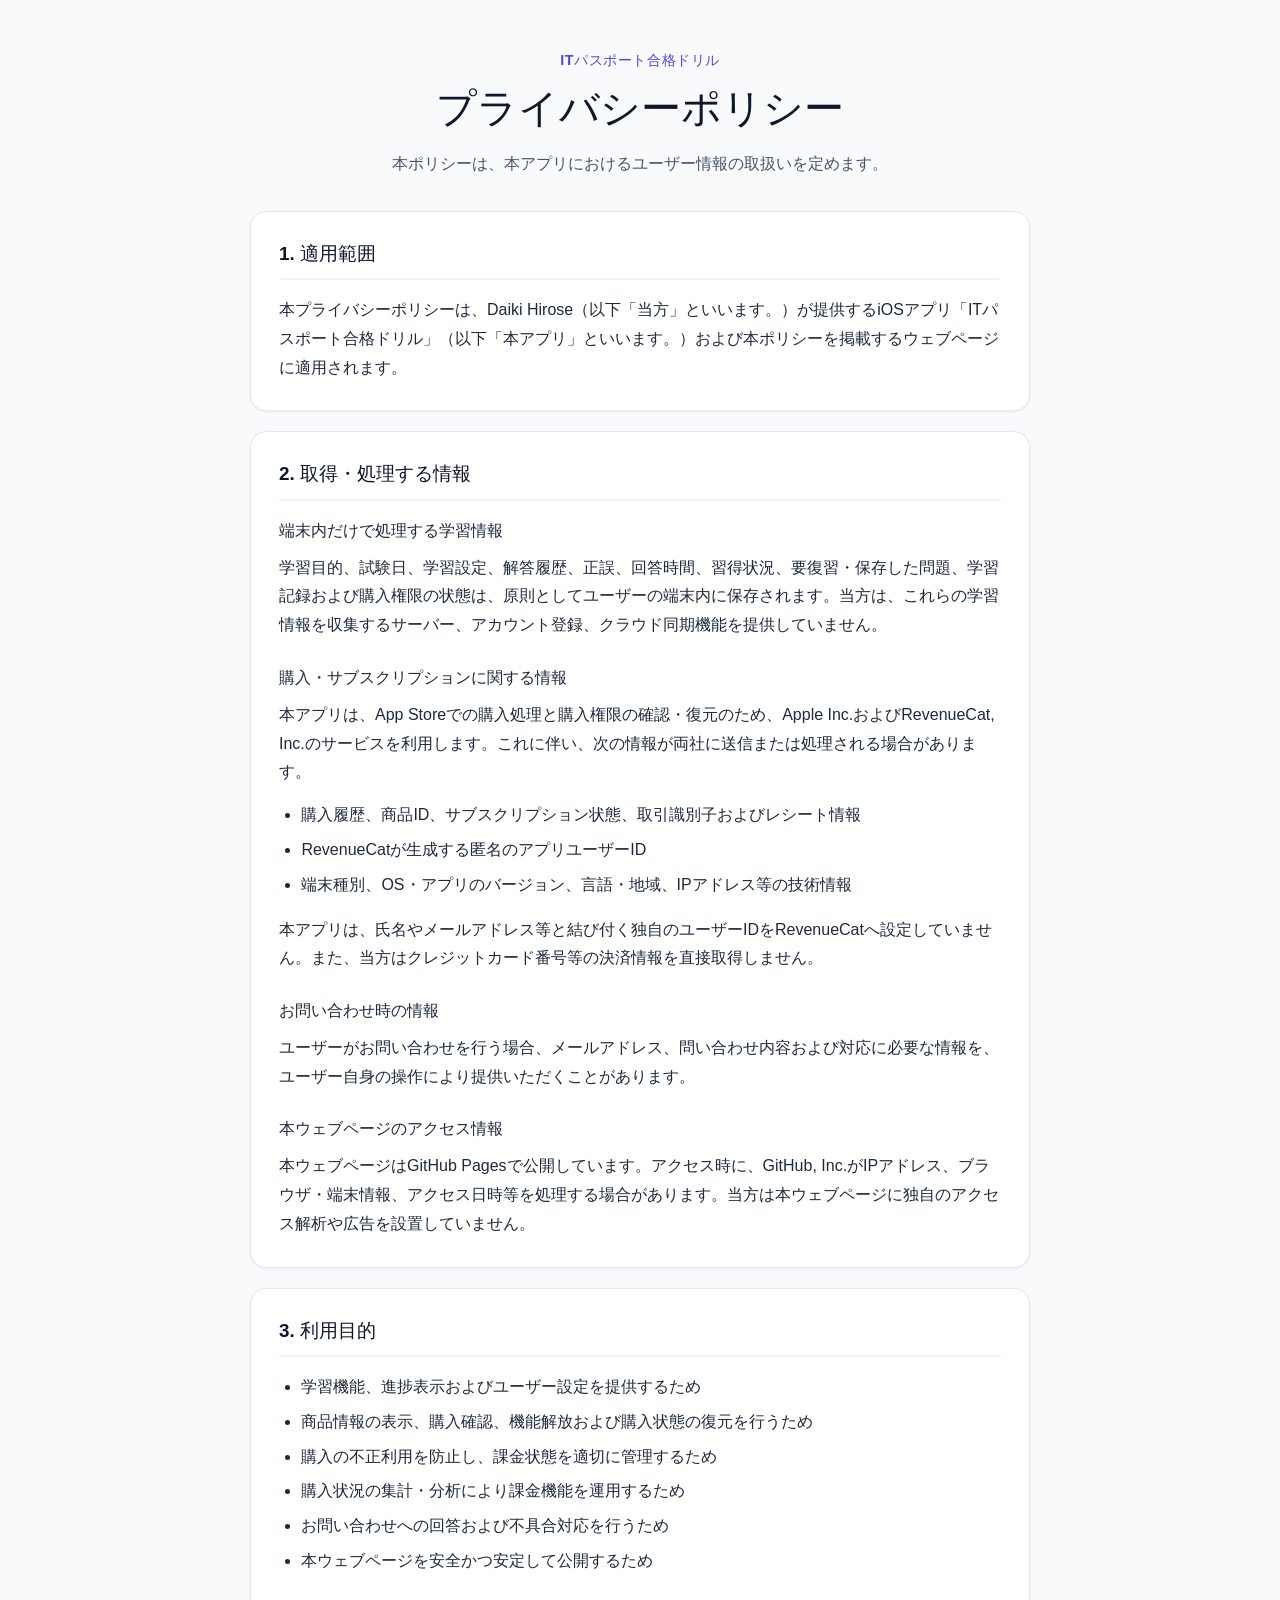
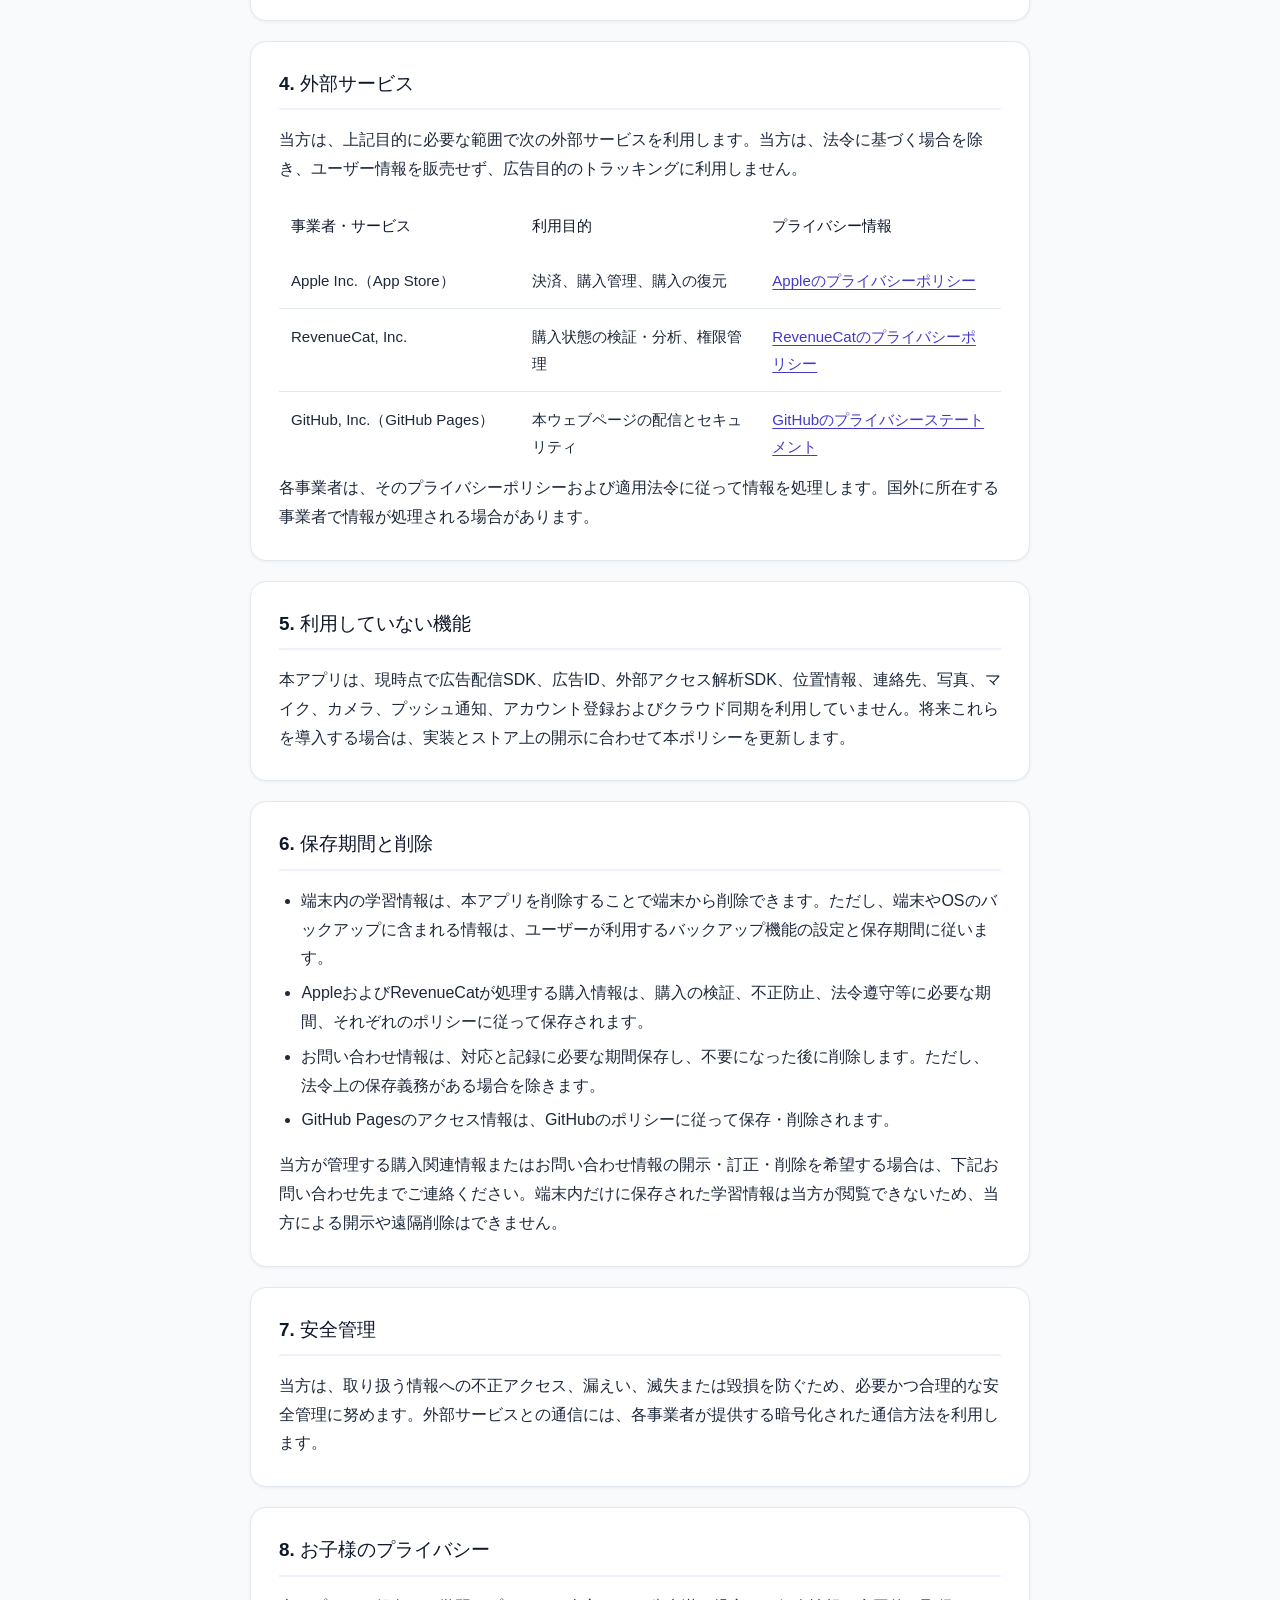
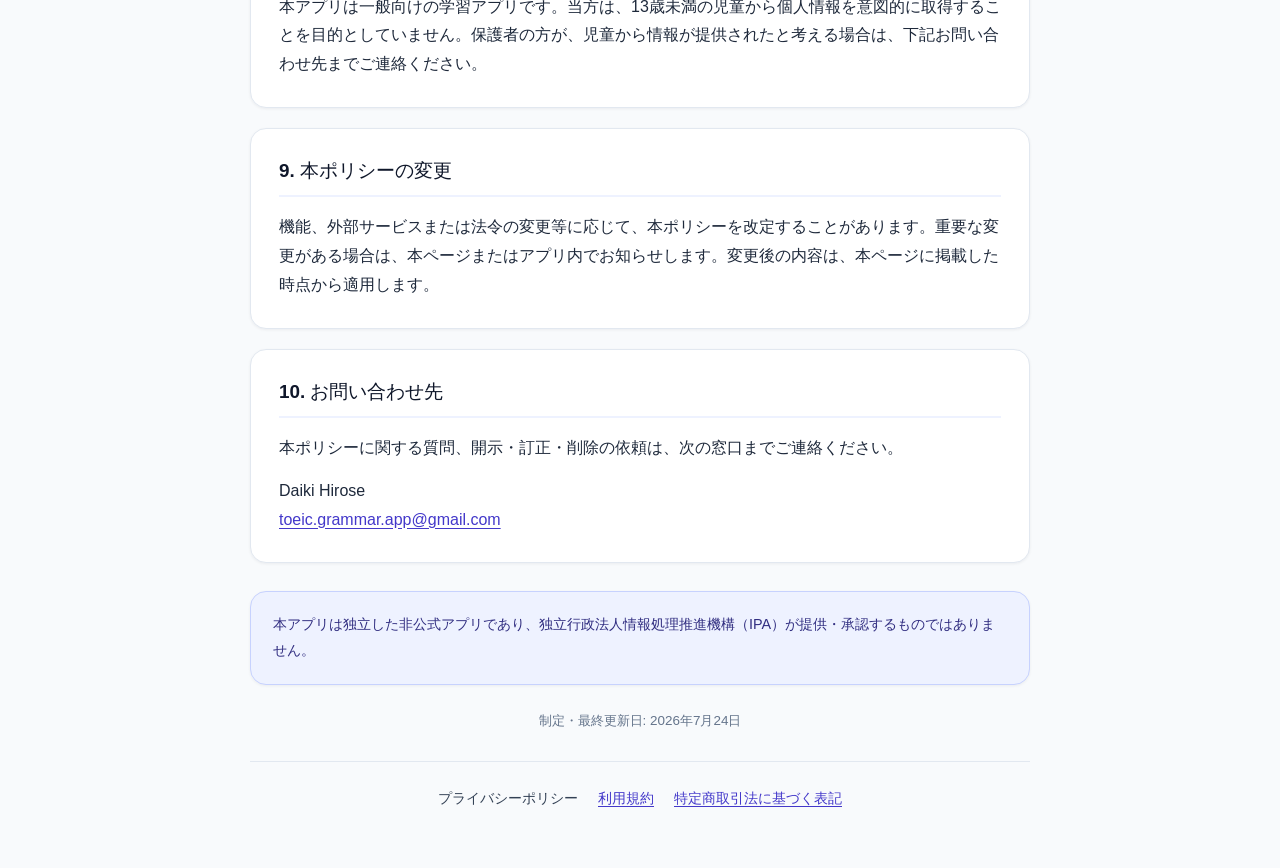
==== index.html @ 128d1e6b "feat: ITパスポート合格ドリルの法務文書を公開" ====
<!doctype html>
<html lang="ja">
  <head>
    <meta charset="utf-8" />
    <meta name="viewport" content="width=device-width, initial-scale=1" />
    <meta
      name="description"
      content="ITパスポート合格ドリルのプライバシーポリシー"
    />
    <link rel="canonical" href="https://speeed131.github.io/it-passport-drill-pages/" />
    <link rel="stylesheet" href="legal.css" />
    <title>プライバシーポリシー - ITパスポート合格ドリル</title>
  </head>
  <body>
    <main class="container">
      <header class="page-header">
        <p class="eyebrow">ITパスポート合格ドリル</p>
        <h1>プライバシーポリシー</h1>
        <p class="lead">
          本ポリシーは、本アプリにおけるユーザー情報の取扱いを定めます。
        </p>
      </header>

      <section class="card">
        <h2>1. 適用範囲</h2>
        <p>
          本プライバシーポリシーは、Daiki Hirose（以下「当方」といいます。）が提供するiOSアプリ「ITパスポート合格ドリル」（以下「本アプリ」といいます。）および本ポリシーを掲載するウェブページに適用されます。
        </p>
      </section>

      <section class="card">
        <h2>2. 取得・処理する情報</h2>

        <h3>端末内だけで処理する学習情報</h3>
        <p>
          学習目的、試験日、学習設定、解答履歴、正誤、回答時間、習得状況、要復習・保存した問題、学習記録および購入権限の状態は、原則としてユーザーの端末内に保存されます。当方は、これらの学習情報を収集するサーバー、アカウント登録、クラウド同期機能を提供していません。
        </p>

        <h3>購入・サブスクリプションに関する情報</h3>
        <p>
          本アプリは、App
          Storeでの購入処理と購入権限の確認・復元のため、Apple Inc.およびRevenueCat,
          Inc.のサービスを利用します。これに伴い、次の情報が両社に送信または処理される場合があります。
        </p>
        <ul>
          <li>購入履歴、商品ID、サブスクリプション状態、取引識別子およびレシート情報</li>
          <li>RevenueCatが生成する匿名のアプリユーザーID</li>
          <li>端末種別、OS・アプリのバージョン、言語・地域、IPアドレス等の技術情報</li>
        </ul>
        <p>
          本アプリは、氏名やメールアドレス等と結び付く独自のユーザーIDをRevenueCatへ設定していません。また、当方はクレジットカード番号等の決済情報を直接取得しません。
        </p>

        <h3>お問い合わせ時の情報</h3>
        <p>
          ユーザーがお問い合わせを行う場合、メールアドレス、問い合わせ内容および対応に必要な情報を、ユーザー自身の操作により提供いただくことがあります。
        </p>

        <h3>本ウェブページのアクセス情報</h3>
        <p>
          本ウェブページはGitHub Pagesで公開しています。アクセス時に、GitHub,
          Inc.がIPアドレス、ブラウザ・端末情報、アクセス日時等を処理する場合があります。当方は本ウェブページに独自のアクセス解析や広告を設置していません。
        </p>
      </section>

      <section class="card">
        <h2>3. 利用目的</h2>
        <ul>
          <li>学習機能、進捗表示およびユーザー設定を提供するため</li>
          <li>商品情報の表示、購入確認、機能解放および購入状態の復元を行うため</li>
          <li>購入の不正利用を防止し、課金状態を適切に管理するため</li>
          <li>購入状況の集計・分析により課金機能を運用するため</li>
          <li>お問い合わせへの回答および不具合対応を行うため</li>
          <li>本ウェブページを安全かつ安定して公開するため</li>
        </ul>
      </section>

      <section class="card">
        <h2>4. 外部サービス</h2>
        <p>
          当方は、上記目的に必要な範囲で次の外部サービスを利用します。当方は、法令に基づく場合を除き、ユーザー情報を販売せず、広告目的のトラッキングに利用しません。
        </p>
        <div class="table-wrap">
          <table>
            <thead>
              <tr>
                <th>事業者・サービス</th>
                <th>利用目的</th>
                <th>プライバシー情報</th>
              </tr>
            </thead>
            <tbody>
              <tr>
                <td>Apple Inc.（App Store）</td>
                <td>決済、購入管理、購入の復元</td>
                <td>
                  <a href="https://www.apple.com/legal/privacy/jp/" rel="noopener noreferrer">
                    Appleのプライバシーポリシー
                  </a>
                </td>
              </tr>
              <tr>
                <td>RevenueCat, Inc.</td>
                <td>購入状態の検証・分析、権限管理</td>
                <td>
                  <a href="https://www.revenuecat.com/privacy/" rel="noopener noreferrer">
                    RevenueCatのプライバシーポリシー
                  </a>
                </td>
              </tr>
              <tr>
                <td>GitHub, Inc.（GitHub Pages）</td>
                <td>本ウェブページの配信とセキュリティ</td>
                <td>
                  <a
                    href="https://docs.github.com/ja/site-policy/privacy-policies/github-general-privacy-statement"
                    rel="noopener noreferrer"
                  >
                    GitHubのプライバシーステートメント
                  </a>
                </td>
              </tr>
            </tbody>
          </table>
        </div>
        <p>
          各事業者は、そのプライバシーポリシーおよび適用法令に従って情報を処理します。国外に所在する事業者で情報が処理される場合があります。
        </p>
      </section>

      <section class="card">
        <h2>5. 利用していない機能</h2>
        <p>
          本アプリは、現時点で広告配信SDK、広告ID、外部アクセス解析SDK、位置情報、連絡先、写真、マイク、カメラ、プッシュ通知、アカウント登録およびクラウド同期を利用していません。将来これらを導入する場合は、実装とストア上の開示に合わせて本ポリシーを更新します。
        </p>
      </section>

      <section class="card">
        <h2>6. 保存期間と削除</h2>
        <ul>
          <li>
            端末内の学習情報は、本アプリを削除することで端末から削除できます。ただし、端末やOSのバックアップに含まれる情報は、ユーザーが利用するバックアップ機能の設定と保存期間に従います。
          </li>
          <li>
            AppleおよびRevenueCatが処理する購入情報は、購入の検証、不正防止、法令遵守等に必要な期間、それぞれのポリシーに従って保存されます。
          </li>
          <li>
            お問い合わせ情報は、対応と記録に必要な期間保存し、不要になった後に削除します。ただし、法令上の保存義務がある場合を除きます。
          </li>
          <li>
            GitHub Pagesのアクセス情報は、GitHubのポリシーに従って保存・削除されます。
          </li>
        </ul>
        <p>
          当方が管理する購入関連情報またはお問い合わせ情報の開示・訂正・削除を希望する場合は、下記お問い合わせ先までご連絡ください。端末内だけに保存された学習情報は当方が閲覧できないため、当方による開示や遠隔削除はできません。
        </p>
      </section>

      <section class="card">
        <h2>7. 安全管理</h2>
        <p>
          当方は、取り扱う情報への不正アクセス、漏えい、滅失または毀損を防ぐため、必要かつ合理的な安全管理に努めます。外部サービスとの通信には、各事業者が提供する暗号化された通信方法を利用します。
        </p>
      </section>

      <section class="card">
        <h2>8. お子様のプライバシー</h2>
        <p>
          本アプリは一般向けの学習アプリです。当方は、13歳未満の児童から個人情報を意図的に取得することを目的としていません。保護者の方が、児童から情報が提供されたと考える場合は、下記お問い合わせ先までご連絡ください。
        </p>
      </section>

      <section class="card">
        <h2>9. 本ポリシーの変更</h2>
        <p>
          機能、外部サービスまたは法令の変更等に応じて、本ポリシーを改定することがあります。重要な変更がある場合は、本ページまたはアプリ内でお知らせします。変更後の内容は、本ページに掲載した時点から適用します。
        </p>
      </section>

      <section class="card">
        <h2>10. お問い合わせ先</h2>
        <p>
          本ポリシーに関する質問、開示・訂正・削除の依頼は、次の窓口までご連絡ください。
        </p>
        <p>
          Daiki Hirose<br />
          <a href="mailto:toeic.grammar.app@gmail.com">toeic.grammar.app@gmail.com</a>
        </p>
      </section>

      <aside class="notice">
        本アプリは独立した非公式アプリであり、独立行政法人情報処理推進機構（IPA）が提供・承認するものではありません。
      </aside>

      <p class="updated">制定・最終更新日: 2026年7月24日</p>
      <nav class="footer-nav" aria-label="法務情報">
        <a aria-current="page" href="privacy.html">プライバシーポリシー</a>
        <a href="terms.html">利用規約</a>
        <a href="tokushoho.html">特定商取引法に基づく表記</a>
      </nav>
    </main>
  </body>
</html>
---- legal.css ----
:root {
  color-scheme: light dark;
  font-family:
    -apple-system, BlinkMacSystemFont, "Hiragino Kaku Gothic ProN",
    "Hiragino Sans", "Yu Gothic", Meiryo, sans-serif;
  line-height: 1.8;
  color: #1e293b;
  background: #f8fafc;
  font-synthesis: none;
}

* {
  box-sizing: border-box;
}

body {
  margin: 0;
}

a {
  color: #4338ca;
  text-underline-offset: 0.18em;
}

a:hover {
  text-decoration-thickness: 2px;
}

.container {
  width: min(100% - 32px, 780px);
  margin: 0 auto;
  padding: 48px 0 56px;
}

.page-header {
  margin-bottom: 32px;
  text-align: center;
}

.eyebrow {
  margin: 0 0 8px;
  color: #4f46e5;
  font-size: 0.9rem;
  font-weight: 700;
  letter-spacing: 0.04em;
}

h1,
h2,
h3,
p {
  overflow-wrap: anywhere;
}

h1 {
  margin: 0;
  color: #0f172a;
  font-size: clamp(1.8rem, 6vw, 2.5rem);
  line-height: 1.3;
}

.lead {
  margin: 16px auto 0;
  max-width: 620px;
  color: #475569;
}

.card,
.link-card,
.notice {
  border: 1px solid #e2e8f0;
  border-radius: 16px;
  background: #fff;
  box-shadow: 0 1px 3px rgb(15 23 42 / 6%);
}

.card {
  margin-bottom: 20px;
  padding: 28px;
}

h2 {
  margin: 0 0 16px;
  padding-bottom: 10px;
  border-bottom: 2px solid #eef2ff;
  color: #0f172a;
  font-size: 1.18rem;
  line-height: 1.5;
}

h3 {
  margin: 24px 0 8px;
  color: #1e293b;
  font-size: 1rem;
}

h3:first-of-type {
  margin-top: 0;
}

p {
  margin: 0 0 14px;
}

p:last-child {
  margin-bottom: 0;
}

ul {
  margin: 8px 0 16px;
  padding-left: 1.4rem;
}

li + li {
  margin-top: 6px;
}

.primary-link {
  display: inline-block;
  border-radius: 10px;
  background: #4f46e5;
  padding: 10px 16px;
  color: #fff;
  font-weight: 700;
  text-decoration: none;
}

.table-wrap {
  overflow-x: auto;
}

table {
  width: 100%;
  border-collapse: collapse;
  font-size: 0.94rem;
}

th,
td {
  padding: 14px 12px;
  border-bottom: 1px solid #e2e8f0;
  text-align: left;
  vertical-align: top;
}

th {
  width: 25%;
  min-width: 8.5rem;
  color: #0f172a;
  font-weight: 700;
}

tr:last-child th,
tr:last-child td {
  border-bottom: 0;
}

td ul {
  margin-top: 0;
}

.notice {
  margin-top: 28px;
  padding: 20px 22px;
  border-color: #c7d2fe;
  background: #eef2ff;
  color: #312e81;
  font-size: 0.9rem;
}

.updated {
  margin-top: 24px;
  color: #64748b;
  font-size: 0.84rem;
  text-align: center;
}

.footer-nav {
  display: flex;
  flex-wrap: wrap;
  justify-content: center;
  gap: 12px 20px;
  margin-top: 28px;
  padding-top: 24px;
  border-top: 1px solid #e2e8f0;
  font-size: 0.9rem;
}

.footer-nav [aria-current="page"] {
  color: #334155;
  font-weight: 700;
  text-decoration: none;
}

.link-grid {
  display: grid;
  gap: 16px;
}

.link-card {
  display: flex;
  flex-direction: column;
  padding: 22px 24px;
  color: #0f172a;
  text-decoration: none;
}

.link-card:hover {
  border-color: #a5b4fc;
}

.link-card span {
  font-weight: 700;
}

.link-card small {
  margin-top: 4px;
  color: #64748b;
}

@media (max-width: 560px) {
  .container {
    width: min(100% - 24px, 780px);
    padding-top: 32px;
  }

  .card {
    padding: 22px 18px;
  }

  th,
  td {
    display: block;
    width: 100%;
    min-width: 0;
    padding: 10px 6px;
  }

  th {
    padding-top: 18px;
    border-bottom: 0;
  }

  td {
    padding-top: 0;
  }
}

@media (prefers-color-scheme: dark) {
  :root {
    color: #e2e8f0;
    background: #0f172a;
  }

  a {
    color: #a5b4fc;
  }

  h1,
  h2,
  h3,
  th,
  .link-card {
    color: #f8fafc;
  }

  .lead,
  .link-card small,
  .updated {
    color: #94a3b8;
  }

  .eyebrow {
    color: #a5b4fc;
  }

  .card,
  .link-card {
    border-color: #334155;
    background: #1e293b;
    box-shadow: none;
  }

  h2 {
    border-color: #3730a3;
  }

  th,
  td,
  .footer-nav {
    border-color: #334155;
  }

  .notice {
    border-color: #4338ca;
    background: #312e81;
    color: #e0e7ff;
  }
}
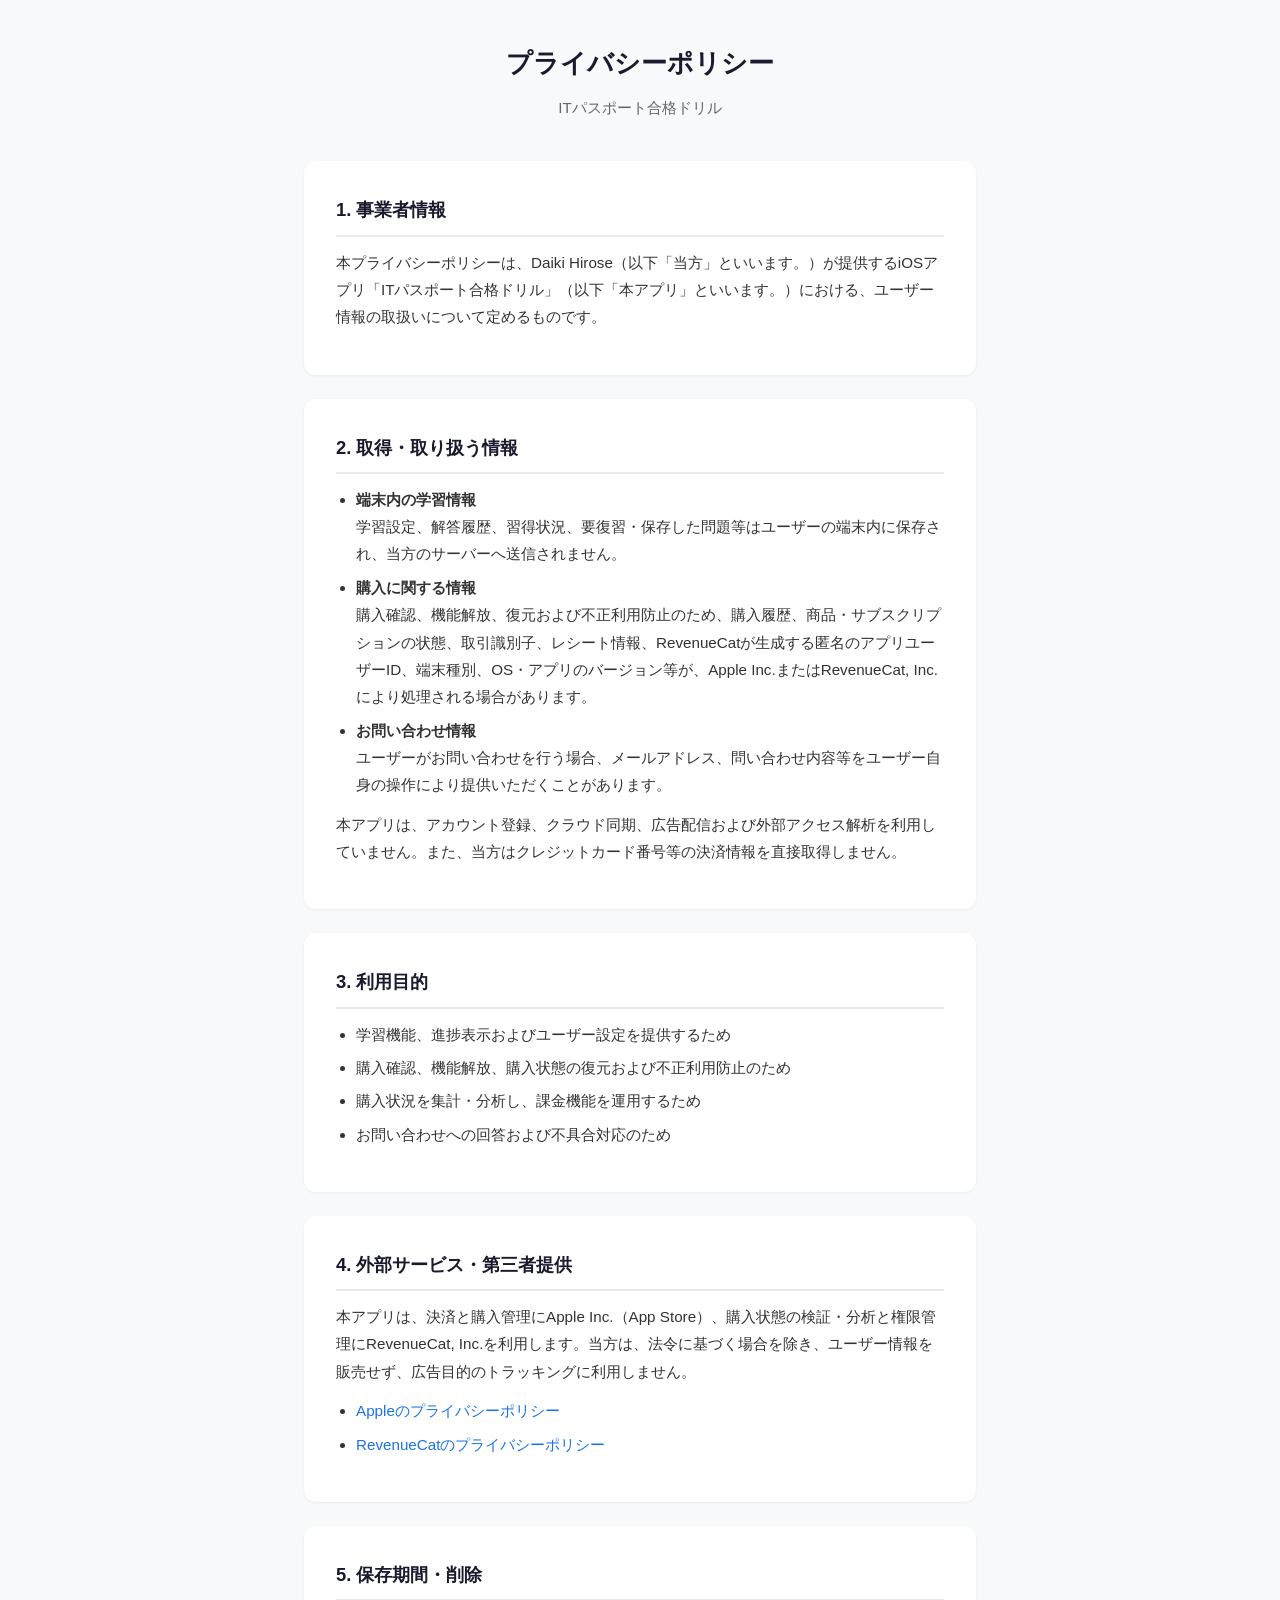
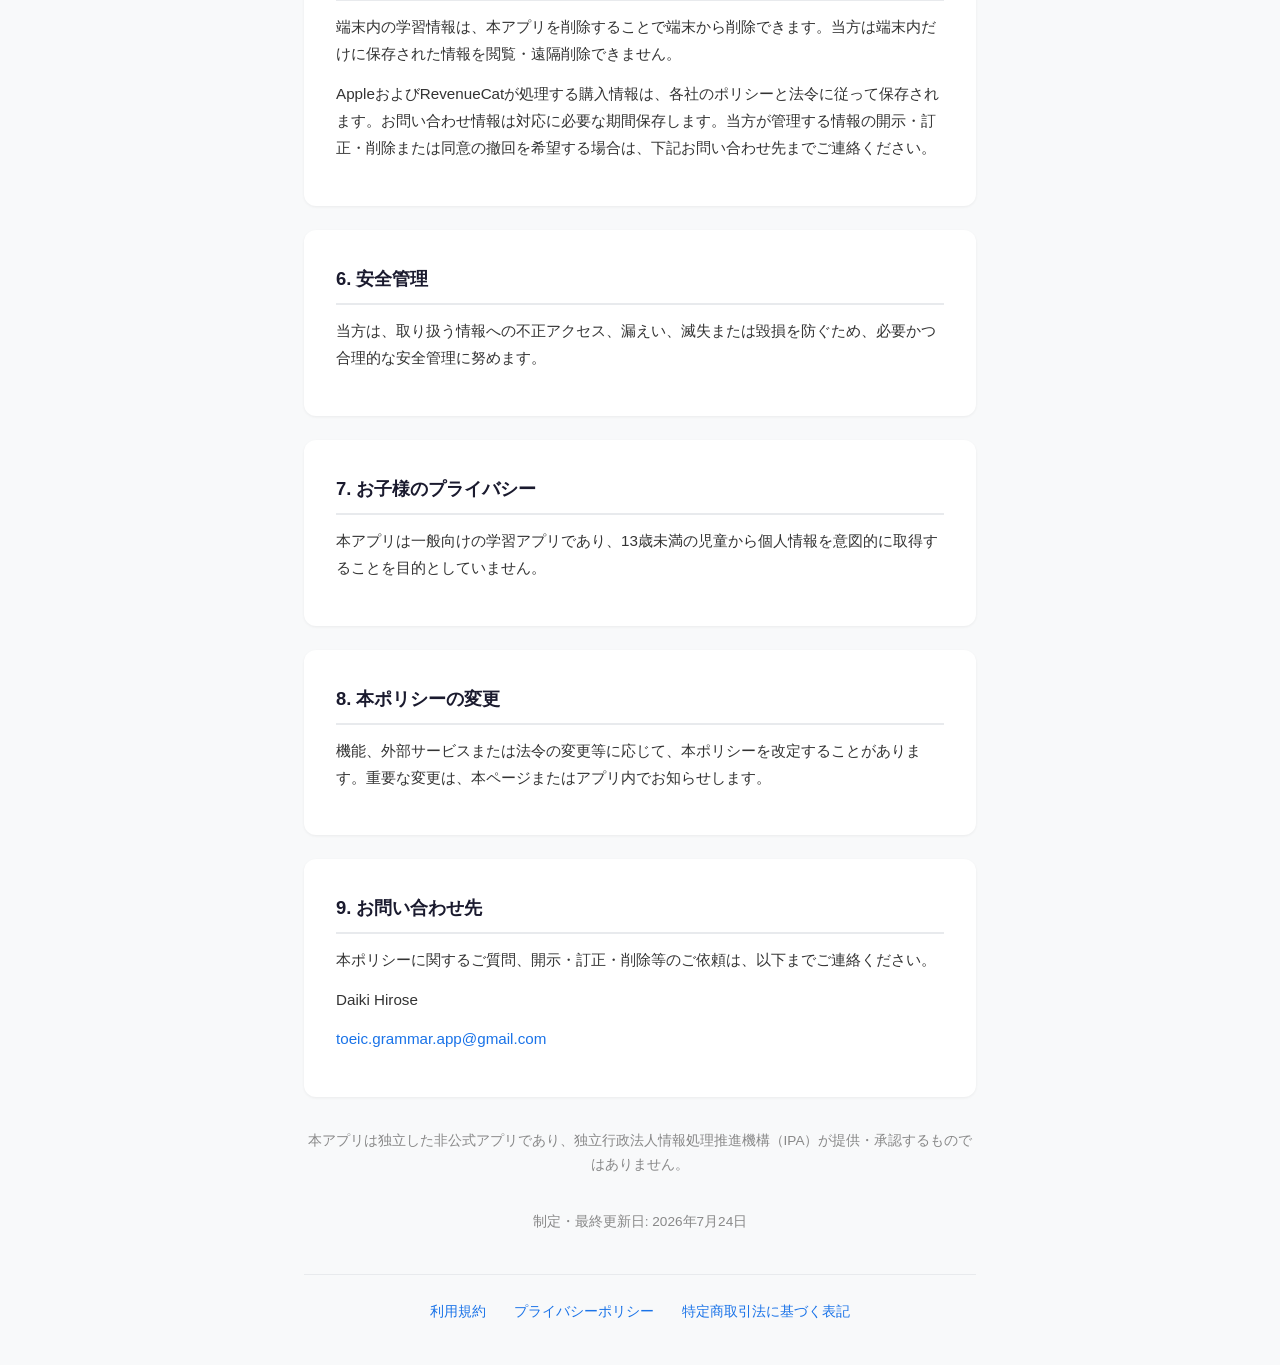
==== commit 19f7af0b: "fix: 法務ページを既存テンプレへ統一" ====
--- a/index.html
+++ b/index.html
@@ -1,203 +1,173 @@
-<!doctype html>
+<!DOCTYPE html>
 <html lang="ja">
-  <head>
-    <meta charset="utf-8" />
-    <meta name="viewport" content="width=device-width, initial-scale=1" />
-    <meta
-      name="description"
-      content="ITパスポート合格ドリルのプライバシーポリシー"
-    />
+<head>
+    <meta charset="UTF-8" />
+    <meta name="viewport" content="width=device-width, initial-scale=1.0" />
+    <meta name="description" content="ITパスポート合格ドリルのプライバシーポリシー" />
     <link rel="canonical" href="https://speeed131.github.io/it-passport-drill-pages/" />
-    <link rel="stylesheet" href="legal.css" />
     <title>プライバシーポリシー - ITパスポート合格ドリル</title>
-  </head>
-  <body>
-    <main class="container">
-      <header class="page-header">
-        <p class="eyebrow">ITパスポート合格ドリル</p>
+    <style>
+        * {
+            margin: 0;
+            padding: 0;
+            box-sizing: border-box;
+        }
+        body {
+            font-family: -apple-system, BlinkMacSystemFont, "Hiragino Kaku Gothic ProN", "Hiragino Sans", Meiryo, sans-serif;
+            line-height: 1.8;
+            color: #333;
+            background-color: #f8f9fa;
+        }
+        .container {
+            max-width: 720px;
+            margin: 0 auto;
+            padding: 40px 24px;
+        }
+        h1 {
+            font-size: 1.6rem;
+            color: #1a1a2e;
+            margin-bottom: 8px;
+            text-align: center;
+        }
+        .app-name {
+            font-size: 0.95rem;
+            color: #666;
+            text-align: center;
+            margin-bottom: 40px;
+        }
+        .card {
+            background: #fff;
+            border-radius: 12px;
+            padding: 32px;
+            margin-bottom: 24px;
+            box-shadow: 0 1px 3px rgba(0, 0, 0, 0.06);
+        }
+        h2 {
+            font-size: 1.15rem;
+            color: #1a1a2e;
+            margin-bottom: 12px;
+            padding-bottom: 8px;
+            border-bottom: 2px solid #e8eaed;
+        }
+        p {
+            margin-bottom: 12px;
+            font-size: 0.95rem;
+        }
+        ul {
+            margin: 8px 0 12px 20px;
+            font-size: 0.95rem;
+        }
+        li {
+            margin-bottom: 6px;
+        }
+        a {
+            color: #1a73e8;
+            text-decoration: none;
+        }
+        a:hover {
+            text-decoration: underline;
+        }
+        .updated {
+            text-align: center;
+            color: #888;
+            font-size: 0.85rem;
+            margin-top: 32px;
+        }
+        .footer-nav {
+            text-align: center;
+            margin-top: 40px;
+            padding-top: 24px;
+            border-top: 1px solid #e8eaed;
+            font-size: 0.9rem;
+        }
+        .footer-nav a {
+            margin: 0 12px;
+        }
+        @media (max-width: 480px) {
+            .container {
+                padding: 32px 16px;
+            }
+            .card {
+                padding: 24px 20px;
+            }
+        }
+    </style>
+</head>
+<body>
+    <div class="container">
         <h1>プライバシーポリシー</h1>
-        <p class="lead">
-          本ポリシーは、本アプリにおけるユーザー情報の取扱いを定めます。
-        </p>
-      </header>
+        <p class="app-name">ITパスポート合格ドリル</p>
 
-      <section class="card">
-        <h2>1. 適用範囲</h2>
-        <p>
-          本プライバシーポリシーは、Daiki Hirose（以下「当方」といいます。）が提供するiOSアプリ「ITパスポート合格ドリル」（以下「本アプリ」といいます。）および本ポリシーを掲載するウェブページに適用されます。
-        </p>
-      </section>
+        <div class="card">
+            <h2>1. 事業者情報</h2>
+            <p>本プライバシーポリシーは、Daiki Hirose（以下「当方」といいます。）が提供するiOSアプリ「ITパスポート合格ドリル」（以下「本アプリ」といいます。）における、ユーザー情報の取扱いについて定めるものです。</p>
+        </div>
 
-      <section class="card">
-        <h2>2. 取得・処理する情報</h2>
+        <div class="card">
+            <h2>2. 取得・取り扱う情報</h2>
+            <ul>
+                <li><strong>端末内の学習情報</strong><br />学習設定、解答履歴、習得状況、要復習・保存した問題等はユーザーの端末内に保存され、当方のサーバーへ送信されません。</li>
+                <li><strong>購入に関する情報</strong><br />購入確認、機能解放、復元および不正利用防止のため、購入履歴、商品・サブスクリプションの状態、取引識別子、レシート情報、RevenueCatが生成する匿名のアプリユーザーID、端末種別、OS・アプリのバージョン等が、Apple Inc.またはRevenueCat, Inc.により処理される場合があります。</li>
+                <li><strong>お問い合わせ情報</strong><br />ユーザーがお問い合わせを行う場合、メールアドレス、問い合わせ内容等をユーザー自身の操作により提供いただくことがあります。</li>
+            </ul>
+            <p>本アプリは、アカウント登録、クラウド同期、広告配信および外部アクセス解析を利用していません。また、当方はクレジットカード番号等の決済情報を直接取得しません。</p>
+        </div>
 
-        <h3>端末内だけで処理する学習情報</h3>
-        <p>
-          学習目的、試験日、学習設定、解答履歴、正誤、回答時間、習得状況、要復習・保存した問題、学習記録および購入権限の状態は、原則としてユーザーの端末内に保存されます。当方は、これらの学習情報を収集するサーバー、アカウント登録、クラウド同期機能を提供していません。
-        </p>
+        <div class="card">
+            <h2>3. 利用目的</h2>
+            <ul>
+                <li>学習機能、進捗表示およびユーザー設定を提供するため</li>
+                <li>購入確認、機能解放、購入状態の復元および不正利用防止のため</li>
+                <li>購入状況を集計・分析し、課金機能を運用するため</li>
+                <li>お問い合わせへの回答および不具合対応のため</li>
+            </ul>
+        </div>
 
-        <h3>購入・サブスクリプションに関する情報</h3>
-        <p>
-          本アプリは、App
-          Storeでの購入処理と購入権限の確認・復元のため、Apple Inc.およびRevenueCat,
-          Inc.のサービスを利用します。これに伴い、次の情報が両社に送信または処理される場合があります。
-        </p>
-        <ul>
-          <li>購入履歴、商品ID、サブスクリプション状態、取引識別子およびレシート情報</li>
-          <li>RevenueCatが生成する匿名のアプリユーザーID</li>
-          <li>端末種別、OS・アプリのバージョン、言語・地域、IPアドレス等の技術情報</li>
-        </ul>
-        <p>
-          本アプリは、氏名やメールアドレス等と結び付く独自のユーザーIDをRevenueCatへ設定していません。また、当方はクレジットカード番号等の決済情報を直接取得しません。
-        </p>
+        <div class="card">
+            <h2>4. 外部サービス・第三者提供</h2>
+            <p>本アプリは、決済と購入管理にApple Inc.（App Store）、購入状態の検証・分析と権限管理にRevenueCat, Inc.を利用します。当方は、法令に基づく場合を除き、ユーザー情報を販売せず、広告目的のトラッキングに利用しません。</p>
+            <ul>
+                <li><a href="https://www.apple.com/legal/privacy/jp/" target="_blank" rel="noopener noreferrer">Appleのプライバシーポリシー</a></li>
+                <li><a href="https://www.revenuecat.com/privacy/" target="_blank" rel="noopener noreferrer">RevenueCatのプライバシーポリシー</a></li>
+            </ul>
+        </div>
 
-        <h3>お問い合わせ時の情報</h3>
-        <p>
-          ユーザーがお問い合わせを行う場合、メールアドレス、問い合わせ内容および対応に必要な情報を、ユーザー自身の操作により提供いただくことがあります。
-        </p>
+        <div class="card">
+            <h2>5. 保存期間・削除</h2>
+            <p>端末内の学習情報は、本アプリを削除することで端末から削除できます。当方は端末内だけに保存された情報を閲覧・遠隔削除できません。</p>
+            <p>AppleおよびRevenueCatが処理する購入情報は、各社のポリシーと法令に従って保存されます。お問い合わせ情報は対応に必要な期間保存します。当方が管理する情報の開示・訂正・削除または同意の撤回を希望する場合は、下記お問い合わせ先までご連絡ください。</p>
+        </div>
 
-        <h3>本ウェブページのアクセス情報</h3>
-        <p>
-          本ウェブページはGitHub Pagesで公開しています。アクセス時に、GitHub,
-          Inc.がIPアドレス、ブラウザ・端末情報、アクセス日時等を処理する場合があります。当方は本ウェブページに独自のアクセス解析や広告を設置していません。
-        </p>
-      </section>
+        <div class="card">
+            <h2>6. 安全管理</h2>
+            <p>当方は、取り扱う情報への不正アクセス、漏えい、滅失または毀損を防ぐため、必要かつ合理的な安全管理に努めます。</p>
+        </div>
 
-      <section class="card">
-        <h2>3. 利用目的</h2>
-        <ul>
-          <li>学習機能、進捗表示およびユーザー設定を提供するため</li>
-          <li>商品情報の表示、購入確認、機能解放および購入状態の復元を行うため</li>
-          <li>購入の不正利用を防止し、課金状態を適切に管理するため</li>
-          <li>購入状況の集計・分析により課金機能を運用するため</li>
-          <li>お問い合わせへの回答および不具合対応を行うため</li>
-          <li>本ウェブページを安全かつ安定して公開するため</li>
-        </ul>
-      </section>
+        <div class="card">
+            <h2>7. お子様のプライバシー</h2>
+            <p>本アプリは一般向けの学習アプリであり、13歳未満の児童から個人情報を意図的に取得することを目的としていません。</p>
+        </div>
 
-      <section class="card">
-        <h2>4. 外部サービス</h2>
-        <p>
-          当方は、上記目的に必要な範囲で次の外部サービスを利用します。当方は、法令に基づく場合を除き、ユーザー情報を販売せず、広告目的のトラッキングに利用しません。
-        </p>
-        <div class="table-wrap">
-          <table>
-            <thead>
-              <tr>
-                <th>事業者・サービス</th>
-                <th>利用目的</th>
-                <th>プライバシー情報</th>
-              </tr>
-            </thead>
-            <tbody>
-              <tr>
-                <td>Apple Inc.（App Store）</td>
-                <td>決済、購入管理、購入の復元</td>
-                <td>
-                  <a href="https://www.apple.com/legal/privacy/jp/" rel="noopener noreferrer">
-                    Appleのプライバシーポリシー
-                  </a>
-                </td>
-              </tr>
-              <tr>
-                <td>RevenueCat, Inc.</td>
-                <td>購入状態の検証・分析、権限管理</td>
-                <td>
-                  <a href="https://www.revenuecat.com/privacy/" rel="noopener noreferrer">
-                    RevenueCatのプライバシーポリシー
-                  </a>
-                </td>
-              </tr>
-              <tr>
-                <td>GitHub, Inc.（GitHub Pages）</td>
-                <td>本ウェブページの配信とセキュリティ</td>
-                <td>
-                  <a
-                    href="https://docs.github.com/ja/site-policy/privacy-policies/github-general-privacy-statement"
-                    rel="noopener noreferrer"
-                  >
-                    GitHubのプライバシーステートメント
-                  </a>
-                </td>
-              </tr>
-            </tbody>
-          </table>
+        <div class="card">
+            <h2>8. 本ポリシーの変更</h2>
+            <p>機能、外部サービスまたは法令の変更等に応じて、本ポリシーを改定することがあります。重要な変更は、本ページまたはアプリ内でお知らせします。</p>
         </div>
-        <p>
-          各事業者は、そのプライバシーポリシーおよび適用法令に従って情報を処理します。国外に所在する事業者で情報が処理される場合があります。
-        </p>
-      </section>
 
-      <section class="card">
-        <h2>5. 利用していない機能</h2>
-        <p>
-          本アプリは、現時点で広告配信SDK、広告ID、外部アクセス解析SDK、位置情報、連絡先、写真、マイク、カメラ、プッシュ通知、アカウント登録およびクラウド同期を利用していません。将来これらを導入する場合は、実装とストア上の開示に合わせて本ポリシーを更新します。
-        </p>
-      </section>
+        <div class="card">
+            <h2>9. お問い合わせ先</h2>
+            <p>本ポリシーに関するご質問、開示・訂正・削除等のご依頼は、以下までご連絡ください。</p>
+            <p>Daiki Hirose</p>
+            <p><a href="mailto:toeic.grammar.app@gmail.com">toeic.grammar.app@gmail.com</a></p>
+        </div>
 
-      <section class="card">
-        <h2>6. 保存期間と削除</h2>
-        <ul>
-          <li>
-            端末内の学習情報は、本アプリを削除することで端末から削除できます。ただし、端末やOSのバックアップに含まれる情報は、ユーザーが利用するバックアップ機能の設定と保存期間に従います。
-          </li>
-          <li>
-            AppleおよびRevenueCatが処理する購入情報は、購入の検証、不正防止、法令遵守等に必要な期間、それぞれのポリシーに従って保存されます。
-          </li>
-          <li>
-            お問い合わせ情報は、対応と記録に必要な期間保存し、不要になった後に削除します。ただし、法令上の保存義務がある場合を除きます。
-          </li>
-          <li>
-            GitHub Pagesのアクセス情報は、GitHubのポリシーに従って保存・削除されます。
-          </li>
-        </ul>
-        <p>
-          当方が管理する購入関連情報またはお問い合わせ情報の開示・訂正・削除を希望する場合は、下記お問い合わせ先までご連絡ください。端末内だけに保存された学習情報は当方が閲覧できないため、当方による開示や遠隔削除はできません。
-        </p>
-      </section>
+        <p class="updated">本アプリは独立した非公式アプリであり、独立行政法人情報処理推進機構（IPA）が提供・承認するものではありません。</p>
+        <p class="updated">制定・最終更新日: 2026年7月24日</p>
 
-      <section class="card">
-        <h2>7. 安全管理</h2>
-        <p>
-          当方は、取り扱う情報への不正アクセス、漏えい、滅失または毀損を防ぐため、必要かつ合理的な安全管理に努めます。外部サービスとの通信には、各事業者が提供する暗号化された通信方法を利用します。
-        </p>
-      </section>
-
-      <section class="card">
-        <h2>8. お子様のプライバシー</h2>
-        <p>
-          本アプリは一般向けの学習アプリです。当方は、13歳未満の児童から個人情報を意図的に取得することを目的としていません。保護者の方が、児童から情報が提供されたと考える場合は、下記お問い合わせ先までご連絡ください。
-        </p>
-      </section>
-
-      <section class="card">
-        <h2>9. 本ポリシーの変更</h2>
-        <p>
-          機能、外部サービスまたは法令の変更等に応じて、本ポリシーを改定することがあります。重要な変更がある場合は、本ページまたはアプリ内でお知らせします。変更後の内容は、本ページに掲載した時点から適用します。
-        </p>
-      </section>
-
-      <section class="card">
-        <h2>10. お問い合わせ先</h2>
-        <p>
-          本ポリシーに関する質問、開示・訂正・削除の依頼は、次の窓口までご連絡ください。
-        </p>
-        <p>
-          Daiki Hirose<br />
-          <a href="mailto:toeic.grammar.app@gmail.com">toeic.grammar.app@gmail.com</a>
-        </p>
-      </section>
-
-      <aside class="notice">
-        本アプリは独立した非公式アプリであり、独立行政法人情報処理推進機構（IPA）が提供・承認するものではありません。
-      </aside>
-
-      <p class="updated">制定・最終更新日: 2026年7月24日</p>
-      <nav class="footer-nav" aria-label="法務情報">
-        <a aria-current="page" href="privacy.html">プライバシーポリシー</a>
-        <a href="terms.html">利用規約</a>
-        <a href="tokushoho.html">特定商取引法に基づく表記</a>
-      </nav>
-    </main>
-  </body>
+        <div class="footer-nav">
+            <a href="terms.html">利用規約</a>
+            <a href="index.html">プライバシーポリシー</a>
+            <a href="tokushoho.html">特定商取引法に基づく表記</a>
+        </div>
+    </div>
+</body>
 </html>
